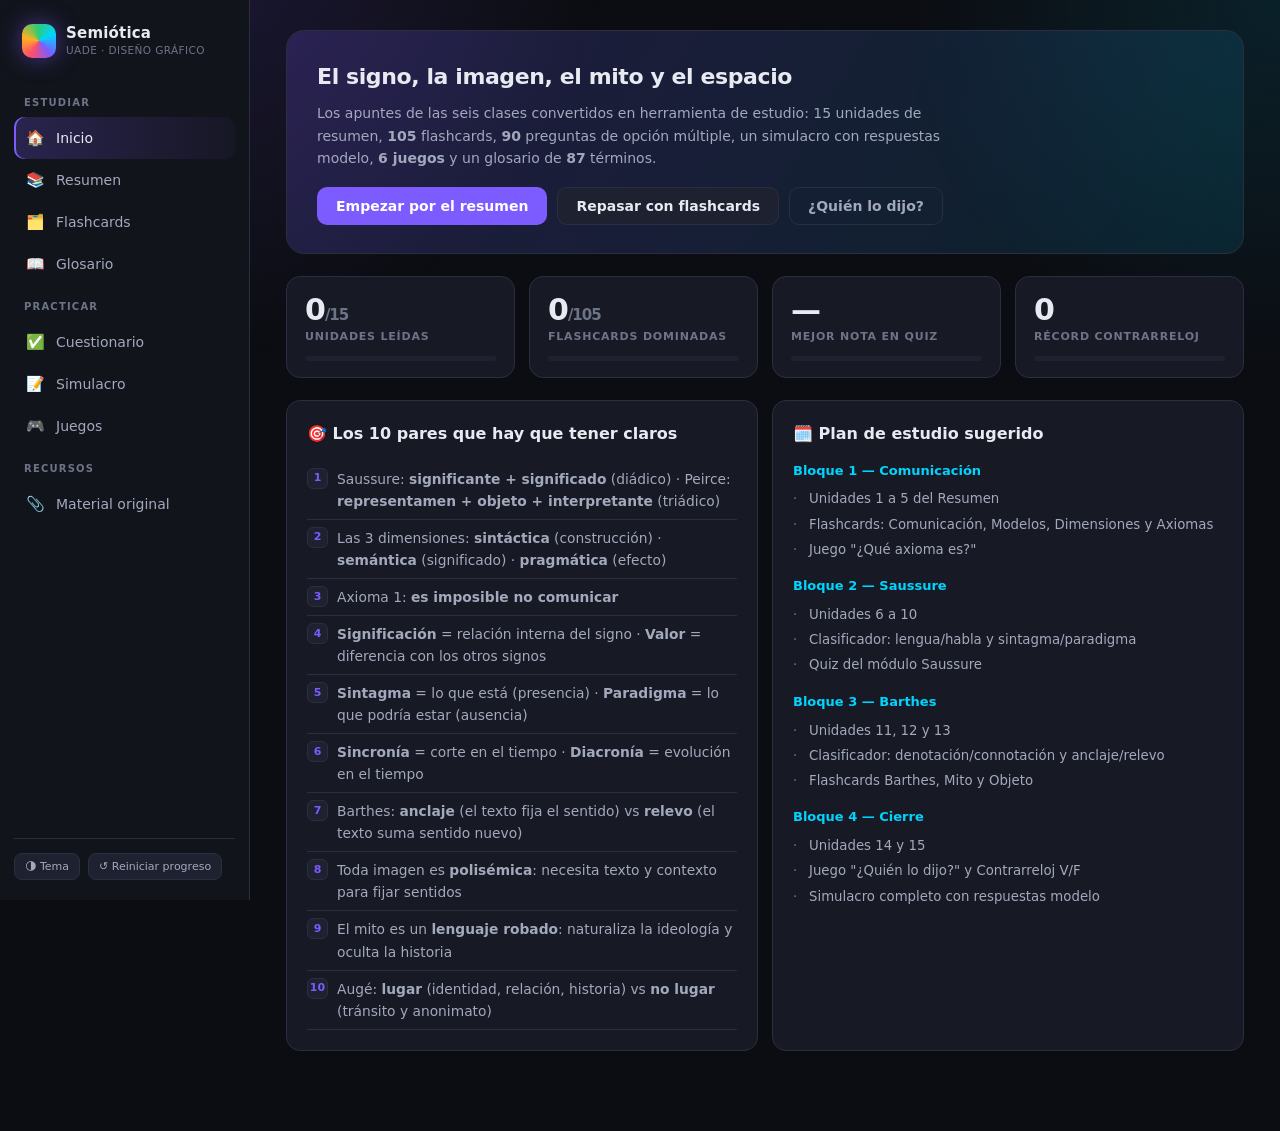
==== Semiotica/index.html @ d18e40c6 "Sumar Semiótica y extraer el motor compartido a shared/ Semiótica: 15 unidades de resumen con las im" ====
<!DOCTYPE html>
<html lang="es" data-theme="dark">
<head>
<meta charset="utf-8">
<meta name="viewport" content="width=device-width,initial-scale=1,viewport-fit=cover">
<meta name="theme-color" content="#0c0d12">
<meta name="description" content="App de estudio de Semiótica — signo, imagen, mito, objeto y espacio · UADE Diseño Gráfico">
<title>Estudio Semiótica — UADE Diseño Gráfico</title>
<link rel="icon" href="data:image/svg+xml,<svg xmlns='http://www.w3.org/2000/svg' viewBox='0 0 100 100'><circle cx='50' cy='50' r='45' fill='%2300d4ff'/><circle cx='38' cy='42' r='19' fill='%237c5cff' opacity='.85'/><circle cx='62' cy='58' r='19' fill='%23ffb020' opacity='.85'/></svg>">
<link rel="stylesheet" href="../shared/style.css">
</head>
<body>

<!-- barra superior (solo mobile) -->
<header class="mbar">
  <button id="mMenu" aria-label="Abrir menú">☰</button>
  <span class="mb-t" id="mTitle">Inicio</span>
  <button id="mTheme" aria-label="Cambiar tema">🌗</button>
</header>
<div class="scrim" id="scrim"></div>

<div class="app">

  <!-- ============ SIDEBAR ============ -->
  <aside class="side" id="side">
    <div class="brand">
      <div class="dot"></div>
      <div>
        <h1>Semiótica</h1>
        <span>UADE · Diseño Gráfico</span>
      </div>
    </div>

    <nav class="nav" id="nav">
      <div class="nav-t">Estudiar</div>
      <a href="#inicio"     data-v="inicio"><i>🏠</i> Inicio</a>
      <a href="#resumen"    data-v="resumen"><i>📚</i> Resumen</a>
      <a href="#flashcards" data-v="flashcards"><i>🗂️</i> Flashcards</a>
      <a href="#glosario"   data-v="glosario"><i>📖</i> Glosario</a>

      <div class="nav-t">Practicar</div>
      <a href="#quiz"      data-v="quiz"><i>✅</i> Cuestionario</a>
      <a href="#simulacro" data-v="simulacro"><i>📝</i> Simulacro</a>
      <a href="#juegos"    data-v="juegos"><i>🎮</i> Juegos</a>

      <div class="nav-t">Recursos</div>
      <a href="#material" data-v="material"><i>📎</i> Material original</a>
    </nav>

    <div class="side-foot">
      <button class="mini" id="theme">🌗 Tema</button>
      <button class="mini" id="reset">↺ Reiniciar progreso</button>
    </div>
  </aside>

  <!-- ============ MAIN ============ -->
  <main class="main">

    <!-- ---------- INICIO ---------- -->
    <section class="view on" id="v-inicio">
      <div class="hero">
        <h3>El signo, la imagen, el mito y el espacio</h3>
        <p>Los apuntes de las seis clases convertidos en herramienta de estudio: 15 unidades de resumen,
           <b id="nCards">0</b> flashcards, <b id="nQuiz">0</b> preguntas de opción múltiple, un simulacro
           con respuestas modelo, <b>6 juegos</b> y un glosario de <b id="nGlo">0</b> términos.</p>
        <div class="cta">
          <button class="btn p" data-go="resumen">Empezar por el resumen</button>
          <button class="btn s" data-go="flashcards">Repasar con flashcards</button>
          <button class="btn g" data-go="juegos">¿Quién lo dijo?</button>
        </div>
      </div>

      <div class="grid g4" style="margin-bottom:22px">
        <div class="stat"><div class="n" id="sTopics">0<span style="font-size:15px;color:var(--txt3)">/15</span></div>
          <div class="l">Unidades leídas</div><div class="bar"><i id="bTopics" style="width:0"></i></div></div>
        <div class="stat"><div class="n" id="sCards">0<span style="font-size:15px;color:var(--txt3)">/0</span></div>
          <div class="l">Flashcards dominadas</div><div class="bar"><i id="bCards" style="width:0"></i></div></div>
        <div class="stat"><div class="n" id="sQuiz">—</div>
          <div class="l">Mejor nota en quiz</div><div class="bar"><i id="bQuiz" style="width:0"></i></div></div>
        <div class="stat"><div class="n" id="sStreak">0</div>
          <div class="l">Récord contrarreloj</div><div class="bar"><i id="bStreak" style="width:0"></i></div></div>
      </div>

      <div class="grid g2">
        <div class="card">
          <h4 style="font-size:16px;font-weight:700;margin-bottom:14px">🎯 Los 10 pares que hay que tener claros</h4>
          <ul style="list-style:none;font-size:13.8px;color:var(--txt2)" id="topFacts"></ul>
        </div>
        <div class="card">
          <h4 style="font-size:16px;font-weight:700;margin-bottom:14px">🗓️ Plan de estudio sugerido</h4>
          <div id="plan"></div>
        </div>
      </div>
    </section>

    <!-- ---------- RESUMEN ---------- -->
    <section class="view" id="v-resumen">
      <h2 class="vt">Resumen completo</h2>
      <p class="vs">Las 15 unidades armadas a partir de los apuntes de las seis clases y de Semántica del objeto.
         Marcá cada unidad como leída para seguir tu progreso.</p>
      <div class="toolbar">
        <div class="search"><input type="text" id="qTopic" placeholder="Buscar: anclaje, mito, heterotopía, paradigma..."></div>
        <button class="btn g" id="expandAll">Expandir todo</button>
        <button class="btn g" id="collapseAll">Contraer todo</button>
      </div>
      <div id="topics"></div>
    </section>

    <!-- ---------- FLASHCARDS ---------- -->
    <section class="view" id="v-flashcards">
      <h2 class="vt">Flashcards</h2>
      <p class="vs">Tocá la tarjeta para darla vuelta y deslizala para calificarla:
         <b>→ derecha</b> si la supiste, <b>← izquierda</b> si no. Las que fallás vuelven a aparecer.</p>

      <div class="toolbar">
        <select id="fcCat" class="btn s" style="padding:10px 14px"></select>
        <button class="btn g" id="fcShuffle">🔀 Mezclar</button>
        <button class="btn g" id="fcOnlyHard">⚠️ Solo las difíciles</button>
        <button class="btn g" id="fcRestart">↺ Reiniciar mazo</button>
      </div>

      <div class="fc-wrap">
        <div class="fc-prog"><i id="fcBar" style="width:0"></i></div>
        <div class="fc" id="fcCard">
          <div class="fc-in">
            <div class="fc-f"><span class="tag acc cat" id="fcTag">—</span><div class="q" id="fcQ">…</div><div class="hint">tocá o ESPACIO para ver la respuesta</div></div>
            <div class="fc-b"><span class="tag ok cat">Respuesta</span><div class="a" id="fcA">…</div></div>
          </div>
          <div class="fc-ov" id="fcOv"></div>
        </div>
        <div class="swipe-hint">← deslizá para calificar →</div>
        <div class="fc-ctrl">
          <button class="btn g" id="fcPrev">← Anterior</button>
          <button class="btn s" id="fcBad" style="border-color:rgba(255,77,109,.5)">😵 No la sabía</button>
          <button class="btn p" id="fcOk">😎 La sabía</button>
          <button class="btn g" id="fcNext">Siguiente →</button>
        </div>
        <div class="fc-meta" id="fcMeta">—</div>
      </div>
    </section>

    <!-- ---------- GLOSARIO ---------- -->
    <section class="view" id="v-glosario">
      <h2 class="vt">Glosario</h2>
      <p class="vs">Todos los conceptos y autores de la materia, ordenados y buscables.</p>
      <div class="toolbar"><div class="search"><input type="text" id="qGlo" placeholder="Buscar término o definición..."></div></div>
      <dl class="gl" id="glo"></dl>
    </section>

    <!-- ---------- QUIZ ---------- -->
    <section class="view" id="v-quiz">
      <h2 class="vt">Cuestionario</h2>
      <p class="vs">Preguntas de opción múltiple con explicación. Elegí un módulo o mezclá todo.</p>
      <div id="quizHome">
        <div class="toolbar">
          <select id="qzMod" class="btn s" style="padding:10px 14px"></select>
          <select id="qzLen" class="btn s" style="padding:10px 14px">
            <option value="10">10 preguntas</option>
            <option value="20">20 preguntas</option>
            <option value="0">Todas</option>
          </select>
        </div>
        <button class="btn p block" id="qzStart" style="margin-bottom:16px">▶ Empezar</button>
        <div class="card" style="margin-top:6px">
          <h4 style="font-size:15px;font-weight:700;margin-bottom:10px">Cómo funciona</h4>
          <p style="font-size:13.8px;color:var(--txt2)">Respondés, ves al instante si acertaste y por qué.
          Al final tenés la nota y el repaso de todo lo que fallaste, con la explicación de cada una.
          Las preguntas y las opciones se mezclan en cada intento.</p>
        </div>
      </div>
      <div class="qz" id="quizPlay" style="display:none"></div>
    </section>

    <!-- ---------- SIMULACRO ---------- -->
    <section class="view" id="v-simulacro">
      <h2 class="vt">Simulacro de parcial</h2>
      <p class="vs">La cátedra no dejó un examen modelo para esta materia, así que armé este simulacro
         a partir de los apuntes: las consignas de desarrollo que más se repiten en clase, más completar.
         Escribí tus respuestas y después compará con la respuesta modelo.</p>
      <div id="sim"></div>
    </section>

    <!-- ---------- JUEGOS ---------- -->
    <section class="view" id="v-juegos">
      <h2 class="vt">Juegos</h2>
      <p class="vs">Seis formas distintas de fijar autores, duplas conceptuales y axiomas.</p>
      <div class="gsel" id="gameSel"></div>
      <div id="gameStage" style="display:none"></div>
    </section>

    <!-- ---------- MATERIAL ---------- -->
    <section class="view" id="v-material">
      <h2 class="vt">Material original</h2>
      <p class="vs">Los apuntes de la cátedra, copiados dentro de esta carpeta para tenerlos a mano.</p>
      <a class="fi" href="material/semiótica 1.docx" target="_blank">
        <span class="fic">📘</span><span><span class="fn">semiótica 1.docx</span><span class="fd">Clase 1 · Comunicación, modelos, dimensiones y axiomas</span></span></a>
      <a class="fi" href="material/semiotica 2.docx" target="_blank">
        <span class="fic">📗</span><span><span class="fn">semiotica 2.docx</span><span class="fd">Clase 2 · Saussure y la semiología</span></span></a>
      <a class="fi" href="material/Semiótica 3.docx" target="_blank">
        <span class="fic">📕</span><span><span class="fn">Semiótica 3.docx</span><span class="fd">Clase 3 · Retórica de la imagen (Barthes)</span></span></a>
      <a class="fi" href="material/semiotica 4 4.docx" target="_blank">
        <span class="fic">📙</span><span><span class="fn">semiotica 4 4.docx</span><span class="fd">Clase 4 · Posfotografía</span></span></a>
      <a class="fi" href="material/semiotica 5.docx" target="_blank">
        <span class="fic">📒</span><span><span class="fn">semiotica 5.docx</span><span class="fd">Clase 5 · Diseño y espacio</span></span></a>
      <a class="fi" href="material/semiotica 6.docx" target="_blank">
        <span class="fic">📔</span><span><span class="fn">semiotica 6.docx</span><span class="fd">Clase 6 · Mitologías</span></span></a>
      <a class="fi" href="material/Semántica 6.docx" target="_blank">
        <span class="fic">📓</span><span><span class="fn">Semántica 6.docx</span><span class="fd">Semántica del objeto</span></span></a>

      <h3 style="font-size:17px;font-weight:700;margin:30px 0 14px">Imágenes de los apuntes</h3>
      <div class="figrow" id="gallery"></div>
    </section>

  </main>
</div>

<div class="toast" id="toast"></div>

<script src="js/data.js"></script>
<script src="js/games.js"></script>
<script src="../shared/app.js"></script>
</body>
</html>
---- shared/style.css ----
/* ============================================================
   Estudio Tecnología — UADE Diseño Gráfico
   ============================================================ */
:root{
  --bg:#0c0d12;
  --bg2:#12141c;
  --panel:#171a24;
  --panel2:#1e2230;
  --line:#2a2f40;
  --txt:#e8eaf2;
  --txt2:#a3a9bd;
  --txt3:#6e7488;
  --acc:#7c5cff;
  --acc2:#00d4ff;
  --ok:#2ecc71;
  --bad:#ff4d6d;
  --warn:#ffb020;
  --r:14px;
  --sh:0 10px 30px rgba(0,0,0,.45);
  --ff:'Segoe UI',system-ui,-apple-system,Inter,Roboto,Arial,sans-serif;
}
:root[data-theme="light"]{
  --bg:#f4f5f9; --bg2:#ffffff; --panel:#ffffff; --panel2:#f0f2f8;
  --line:#dfe3ee; --txt:#14161f; --txt2:#4d5468; --txt3:#8b91a5;
  --sh:0 8px 24px rgba(20,25,50,.10);
}
*{box-sizing:border-box;margin:0;padding:0}
html,body{height:100%}
body{
  font-family:var(--ff);
  background:var(--bg);
  color:var(--txt);
  line-height:1.6;
  -webkit-font-smoothing:antialiased;
  overflow-x:hidden;
}
body::before{
  content:"";position:fixed;inset:0;z-index:-1;pointer-events:none;
  background:
    radial-gradient(60vw 60vw at 12% -10%, rgba(124,92,255,.16), transparent 60%),
    radial-gradient(50vw 50vw at 100% 0%, rgba(0,212,255,.10), transparent 60%);
}
a{color:var(--acc2);text-decoration:none}
a:hover{text-decoration:underline}
button{font-family:inherit;font-size:inherit;cursor:pointer;border:none;background:none;color:inherit}
::selection{background:var(--acc);color:#fff}

/* ---------- LAYOUT ---------- */
.app{display:flex;min-height:100vh}
.side{
  width:250px;flex-shrink:0;background:var(--bg2);border-right:1px solid var(--line);
  padding:20px 14px;position:sticky;top:0;height:100vh;overflow-y:auto;
  display:flex;flex-direction:column;gap:4px;
}
.brand{display:flex;align-items:center;gap:10px;padding:4px 8px 18px}
.brand .dot{width:34px;height:34px;border-radius:10px;flex-shrink:0;
  background:conic-gradient(from 210deg,#ff4d6d,#ffb020,#2ecc71,#00d4ff,#7c5cff,#ff4d6d);
  box-shadow:0 0 22px rgba(124,92,255,.5)}
.brand h1{font-size:15px;font-weight:700;letter-spacing:.2px;line-height:1.2}
.brand span{display:block;font-size:10.5px;color:var(--txt3);font-weight:500;letter-spacing:.4px;text-transform:uppercase}
.nav-t{font-size:10px;letter-spacing:1.2px;text-transform:uppercase;color:var(--txt3);padding:14px 10px 6px;font-weight:700}
.nav a{
  display:flex;align-items:center;gap:11px;padding:9px 11px;border-radius:10px;
  color:var(--txt2);font-size:14px;font-weight:500;transition:.15s;text-decoration:none;
}
.nav a:hover{background:var(--panel2);color:var(--txt);text-decoration:none}
.nav a.on{background:linear-gradient(90deg,rgba(124,92,255,.22),rgba(124,92,255,.04));color:var(--txt);
  box-shadow:inset 2px 0 0 var(--acc)}
.nav a i{font-style:normal;width:20px;text-align:center;font-size:15px}
.side-foot{margin-top:auto;padding-top:14px;border-top:1px solid var(--line);display:flex;gap:8px;flex-wrap:wrap}
.mini{font-size:11px;padding:6px 10px;border-radius:8px;background:var(--panel2);color:var(--txt2);border:1px solid var(--line)}
.mini:hover{color:var(--txt);border-color:var(--acc)}

.main{flex:1;min-width:0;padding:30px 36px 80px;max-width:1180px}
.view{display:none;animation:in .28s ease}
.view.on{display:block}
@keyframes in{from{opacity:0;transform:translateY(10px)}to{opacity:1;transform:none}}

h2.vt{font-size:27px;font-weight:800;letter-spacing:-.5px;margin-bottom:6px}
p.vs{color:var(--txt2);font-size:14px;margin-bottom:26px;max-width:780px}

/* ---------- CARDS / GRID ---------- */
.grid{display:grid;gap:14px}
.g2{grid-template-columns:repeat(auto-fit,minmax(300px,1fr))}
.g3{grid-template-columns:repeat(auto-fit,minmax(230px,1fr))}
.g4{grid-template-columns:repeat(auto-fit,minmax(178px,1fr))}
.card{background:var(--panel);border:1px solid var(--line);border-radius:var(--r);padding:20px}

.stat{background:var(--panel);border:1px solid var(--line);border-radius:var(--r);padding:16px 18px}
.stat .n{font-size:30px;font-weight:800;letter-spacing:-1px;line-height:1.1}
.stat .l{font-size:11px;color:var(--txt3);text-transform:uppercase;letter-spacing:.8px;font-weight:700;margin-top:2px}
.stat .bar{height:5px;background:var(--panel2);border-radius:99px;margin-top:10px;overflow:hidden}
.stat .bar i{display:block;height:100%;border-radius:99px;background:linear-gradient(90deg,var(--acc),var(--acc2));transition:width .6s}

.hero{
  background:linear-gradient(120deg,rgba(124,92,255,.20),rgba(0,212,255,.10));
  border:1px solid var(--line);border-radius:18px;padding:28px 30px;margin-bottom:22px;
}
.hero h3{font-size:22px;font-weight:800;letter-spacing:-.4px;margin-bottom:8px}
.hero p{color:var(--txt2);font-size:14px;max-width:660px}
.hero .cta{display:flex;gap:10px;margin-top:18px;flex-wrap:wrap}

.btn{padding:10px 18px;border-radius:10px;font-weight:600;font-size:14px;transition:.15s;border:1px solid transparent}
.btn.p{background:var(--acc);color:#fff}
.btn.p:hover{filter:brightness(1.15);transform:translateY(-1px)}
.btn.s{background:var(--panel2);color:var(--txt);border-color:var(--line)}
.btn.s:hover{border-color:var(--acc)}
.btn.g{background:transparent;color:var(--txt2);border-color:var(--line)}
.btn.g:hover{color:var(--txt);border-color:var(--acc)}
.btn:disabled{opacity:.4;cursor:not-allowed;transform:none}
.btn.block{display:block;width:100%;max-width:280px}

.tag{display:inline-block;font-size:10.5px;font-weight:700;letter-spacing:.6px;text-transform:uppercase;
  padding:3px 9px;border-radius:99px;background:var(--panel2);color:var(--txt2);border:1px solid var(--line)}
.tag.acc{background:rgba(124,92,255,.16);color:#b9a5ff;border-color:rgba(124,92,255,.35)}
.tag.ok{background:rgba(46,204,113,.14);color:#6ee7a5;border-color:rgba(46,204,113,.3)}
.tag.bad{background:rgba(255,77,109,.14);color:#ff8fa3;border-color:rgba(255,77,109,.3)}
.tag.warn{background:rgba(255,176,32,.14);color:#ffd27d;border-color:rgba(255,176,32,.3)}

/* ---------- RESUMEN ---------- */
.toolbar{display:flex;gap:10px;flex-wrap:wrap;align-items:center;margin-bottom:18px}
.search{flex:1;min-width:220px;position:relative}
.search input{width:100%;padding:11px 14px 11px 38px;border-radius:11px;background:var(--panel);
  border:1px solid var(--line);color:var(--txt);font-size:14px;outline:none}
.search input:focus{border-color:var(--acc)}
.search::before{content:"\1F50E";position:absolute;left:13px;top:50%;transform:translateY(-50%);font-size:13px;opacity:.6}

.topic{background:var(--panel);border:1px solid var(--line);border-radius:var(--r);margin-bottom:12px;overflow:hidden}
.topic.hide{display:none}
.topic>.th{display:flex;align-items:center;gap:14px;padding:16px 20px;cursor:pointer;user-select:none;transition:.15s}
.topic>.th:hover{background:var(--panel2)}
.topic .num{width:30px;height:30px;border-radius:9px;background:var(--panel2);border:1px solid var(--line);
  display:grid;place-items:center;font-size:13px;font-weight:800;color:var(--txt2);flex-shrink:0}
.topic.open .num{background:var(--acc);color:#fff;border-color:var(--acc)}
.topic .tt{flex:1;font-size:16px;font-weight:700;letter-spacing:-.2px}
.topic .tt small{display:block;font-size:12px;font-weight:500;color:var(--txt3);letter-spacing:0}
.topic .chev{color:var(--txt3);transition:.25s;font-size:12px}
.topic.open .chev{transform:rotate(90deg);color:var(--acc)}
.topic .tb{display:none;padding:2px 24px 22px;border-top:1px solid var(--line)}
.topic.open .tb{display:block}
.topic .tb h4{font-size:14px;font-weight:700;margin:18px 0 8px;display:flex;align-items:center;gap:8px}
.topic .tb h4::before{content:"";width:4px;height:15px;border-radius:2px;background:var(--acc)}
.topic .tb p{font-size:14.2px;color:var(--txt2);margin-bottom:10px}
.topic .tb ul{margin:0 0 12px 2px;list-style:none}
.topic .tb li{font-size:14px;color:var(--txt2);padding:4px 0 4px 20px;position:relative}
.topic .tb li::before{content:"\25B8";position:absolute;left:4px;color:var(--acc);font-size:12px}
.topic .tb b,.topic .tb strong{color:var(--txt);font-weight:700}
.key{background:linear-gradient(90deg,rgba(255,176,32,.14),transparent);
  border-left:3px solid var(--warn);padding:12px 16px;border-radius:0 10px 10px 0;margin:14px 0;font-size:13.8px;color:var(--txt2)}
.key b{color:var(--warn)}
.tip{background:linear-gradient(90deg,rgba(0,212,255,.10),transparent);
  border-left:3px solid var(--acc2);padding:12px 16px;border-radius:0 10px 10px 0;margin:14px 0;font-size:13.8px;color:var(--txt2)}
.tip b{color:var(--acc2)}

table.t{width:100%;border-collapse:collapse;margin:12px 0;font-size:13.5px;border:1px solid var(--line)}
table.t th{background:var(--panel2);text-align:left;padding:10px 13px;font-size:11.5px;
  text-transform:uppercase;letter-spacing:.7px;color:var(--txt3);font-weight:700;border-bottom:1px solid var(--line)}
table.t td{padding:10px 13px;border-bottom:1px solid var(--line);color:var(--txt2);vertical-align:top}
table.t tr:last-child td{border-bottom:none}
table.t td:first-child{color:var(--txt);font-weight:600}
.tscroll{overflow-x:auto}

figure.fg{margin:16px 0;background:var(--panel2);border:1px solid var(--line);border-radius:12px;padding:16px;text-align:center}
figure.fg img{max-width:100%;max-height:250px;border-radius:8px;display:inline-block}
figure.fg figcaption{font-size:12.5px;color:var(--txt3);margin-top:10px;font-style:italic}
.figrow{display:grid;grid-template-columns:repeat(auto-fit,minmax(210px,1fr));gap:12px;margin:16px 0}
.figrow figure.fg{margin:0}

/* ---------- FLASHCARDS ---------- */
.fc-wrap{max-width:700px;margin:0 auto}
.fc{perspective:1600px;height:330px;margin-bottom:18px;cursor:grab;
  touch-action:pan-y;-webkit-user-select:none;user-select:none;-webkit-tap-highlight-color:transparent}
.fc:active{cursor:grabbing}
/* capa de feedback del swipe */
.fc-ov{position:absolute;inset:0;z-index:5;pointer-events:none;opacity:0;border-radius:18px;
  display:grid;place-items:center;font-size:20px;font-weight:900;letter-spacing:2px;
  border:3px solid transparent;transition:opacity .12s}
.fc-ov[data-dir="ok"]{background:rgba(46,204,113,.20);border-color:var(--ok);color:#2ecc71}
.fc-ov[data-dir="bad"]{background:rgba(255,77,109,.20);border-color:var(--bad);color:#ff4d6d}
.swipe-hint{display:none;text-align:center;font-size:12px;color:var(--txt3);margin:-6px 0 14px}
.fc-in{position:relative;width:100%;height:100%;transition:transform .55s cubic-bezier(.4,.2,.2,1);transform-style:preserve-3d}
.fc.flip .fc-in{transform:rotateY(180deg)}
.fc-f,.fc-b{position:absolute;inset:0;backface-visibility:hidden;border-radius:18px;
  display:flex;flex-direction:column;align-items:center;justify-content:center;
  padding:34px;text-align:center;border:1px solid var(--line);box-shadow:var(--sh);overflow:auto}
.fc-f{background:linear-gradient(145deg,var(--panel),var(--panel2))}
.fc-b{background:linear-gradient(145deg,#231d45,#1a2740);transform:rotateY(180deg)}
:root[data-theme="light"] .fc-b{background:linear-gradient(145deg,#efeafd,#e6f4fb)}
.fc-f .q{font-size:21px;font-weight:700;letter-spacing:-.3px;line-height:1.35}
.fc-b .a{font-size:15.2px;color:var(--txt);line-height:1.6}
.fc .hint{position:absolute;bottom:14px;left:0;right:0;font-size:11px;color:var(--txt3);letter-spacing:.5px}
.fc .cat{position:absolute;top:16px;left:18px}
.fc-ctrl{display:flex;gap:10px;justify-content:center;flex-wrap:wrap;margin-bottom:14px}
.fc-meta{text-align:center;font-size:13px;color:var(--txt3)}
.fc-prog{height:6px;background:var(--panel2);border-radius:99px;overflow:hidden;margin:16px 0}
.fc-prog i{display:block;height:100%;background:linear-gradient(90deg,var(--acc),var(--acc2));transition:width .4s}

/* ---------- QUIZ ---------- */
.qz{max-width:840px}
.qz-head{display:flex;justify-content:space-between;align-items:center;gap:14px;margin-bottom:10px;flex-wrap:wrap}
.qz-q{font-size:19px;font-weight:700;line-height:1.45;margin:8px 0 18px;letter-spacing:-.2px}
.opt{display:block;width:100%;text-align:left;padding:14px 18px;border-radius:12px;background:var(--panel);
  border:1px solid var(--line);margin-bottom:10px;font-size:14.5px;color:var(--txt2);transition:.15s}
.opt:hover:not(.dis){border-color:var(--acc);color:var(--txt);transform:translateX(3px)}
.opt .k{display:inline-grid;place-items:center;width:24px;height:24px;border-radius:7px;background:var(--panel2);
  border:1px solid var(--line);font-size:12px;font-weight:800;margin-right:11px;color:var(--txt3);vertical-align:-6px}
.opt.dis{cursor:default}
.opt.ok{border-color:var(--ok);background:rgba(46,204,113,.11);color:var(--txt)}
.opt.ok .k{background:var(--ok);color:#06210f;border-color:var(--ok)}
.opt.bad{border-color:var(--bad);background:rgba(255,77,109,.11);color:var(--txt)}
.opt.bad .k{background:var(--bad);color:#2b0710;border-color:var(--bad)}
.expl{border-radius:12px;padding:14px 18px;font-size:14px;margin:6px 0 16px;border:1px solid var(--line);background:var(--panel2);color:var(--txt2)}
.expl b{color:var(--txt)}
.qz-bar{height:6px;background:var(--panel2);border-radius:99px;overflow:hidden;margin-bottom:22px}
.qz-bar i{display:block;height:100%;background:linear-gradient(90deg,var(--acc),var(--acc2));transition:width .35s}

.score{text-align:center;padding:40px 24px}
.score .big{font-size:64px;font-weight:900;letter-spacing:-3px;line-height:1;
  background:linear-gradient(135deg,var(--acc),var(--acc2));-webkit-background-clip:text;background-clip:text;color:transparent}
.score .msg{font-size:17px;font-weight:600;margin:12px 0 6px}
.score .sub{color:var(--txt2);font-size:14px;margin-bottom:24px}
.review{text-align:left;max-width:780px;margin:26px auto 0}
.review .ri{background:var(--panel);border:1px solid var(--line);border-left:3px solid var(--bad);
  border-radius:0 10px 10px 0;padding:12px 16px;margin-bottom:10px;font-size:13.5px;color:var(--txt2)}
.review .ri b{display:block;color:var(--txt);margin-bottom:4px;font-size:14px}

/* ---------- SIMULACRO ---------- */
.dev{background:var(--panel);border:1px solid var(--line);border-radius:var(--r);padding:20px;margin-bottom:14px}
.dev .qn{font-size:15.5px;font-weight:700;margin-bottom:12px;line-height:1.45}
.dev textarea{width:100%;min-height:104px;padding:13px 15px;border-radius:11px;background:var(--bg);
  border:1px solid var(--line);color:var(--txt);font-family:inherit;font-size:14px;resize:vertical;outline:none;line-height:1.6}
.dev textarea:focus{border-color:var(--acc)}
.model{margin-top:12px;background:rgba(46,204,113,.08);border:1px solid rgba(46,204,113,.25);
  border-radius:11px;padding:14px 16px;font-size:14px;color:var(--txt2);display:none}
.model.show{display:block}
.model .mh{font-size:11px;text-transform:uppercase;letter-spacing:.8px;color:var(--ok);font-weight:800;margin-bottom:6px}
.model ul{margin:8px 0 0 18px}
.model li{margin-bottom:4px}
.fill{display:inline-block;min-width:120px;padding:5px 10px;border-radius:8px;background:var(--bg);
  border:1px solid var(--line);color:var(--txt);font-family:inherit;font-size:13.5px;outline:none;margin:0 3px}
.fill:focus{border-color:var(--acc)}
.fill.ok{border-color:var(--ok);background:rgba(46,204,113,.12)}
.fill.bad{border-color:var(--bad);background:rgba(255,77,109,.12)}

/* ---------- JUEGOS ---------- */
.gsel{display:grid;grid-template-columns:repeat(auto-fit,minmax(245px,1fr));gap:14px}
.gcard{background:var(--panel);border:1px solid var(--line);border-radius:var(--r);padding:22px;
  text-align:left;transition:.18s;cursor:pointer}
.gcard:hover{transform:translateY(-4px);border-color:var(--acc);box-shadow:var(--sh)}
.gcard .ic{font-size:30px;margin-bottom:12px;display:block}
.gcard h4{font-size:16px;font-weight:700;margin-bottom:5px}
.gcard p{font-size:13px;color:var(--txt2)}
.gstage{background:var(--panel);border:1px solid var(--line);border-radius:var(--r);padding:24px;min-height:400px}
.ghead{display:flex;justify-content:space-between;align-items:center;gap:12px;margin-bottom:18px;flex-wrap:wrap}
.ghead h3{font-size:19px;font-weight:700}

.mix-stage{display:grid;grid-template-columns:1fr 290px;gap:26px;align-items:start}
@media(max-width:820px){.mix-stage{grid-template-columns:1fr}}
.mix-prev{aspect-ratio:1;border-radius:18px;border:1px solid var(--line);display:grid;place-items:center;
  font-weight:800;font-size:15px;letter-spacing:1px;transition:background .2s}
.sld{margin-bottom:16px}
.sld label{display:flex;justify-content:space-between;font-size:12.5px;font-weight:700;margin-bottom:6px;color:var(--txt2)}
.sld label span{font-family:ui-monospace,Consolas,monospace;color:var(--txt)}
input[type=range]{width:100%;height:8px;border-radius:99px;-webkit-appearance:none;appearance:none;outline:none;background:var(--panel2)}
input[type=range]::-webkit-slider-thumb{-webkit-appearance:none;width:20px;height:20px;border-radius:50%;
  background:#fff;border:3px solid var(--acc);cursor:pointer;box-shadow:0 2px 8px rgba(0,0,0,.4)}

.bins{display:grid;grid-template-columns:repeat(auto-fit,minmax(150px,1fr));gap:12px;margin-top:18px}
.bin{border:2px dashed var(--line);border-radius:14px;padding:16px 12px;text-align:center;min-height:86px;transition:.15s;cursor:pointer}
.bin:hover{border-color:var(--acc);background:rgba(124,92,255,.08)}
.bin .bn{font-size:13px;font-weight:700;margin-bottom:4px}
.bin .bd{font-size:11px;color:var(--txt3)}
.chip-big{font-size:25px;font-weight:800;padding:24px 30px;text-align:center;display:block;max-width:440px;
  margin:0 auto 6px;background:var(--panel2);border:1px solid var(--line);border-radius:14px}

.memo{display:grid;grid-template-columns:repeat(4,1fr);gap:10px;max-width:780px;margin:0 auto}
@media(max-width:700px){.memo{grid-template-columns:repeat(2,1fr)}}
.mc{position:relative;aspect-ratio:1/.72;border-radius:12px;background:var(--panel2);border:1px solid var(--line);
  display:grid;place-items:center;padding:10px;font-size:12.5px;text-align:center;cursor:pointer;
  transition:.2s;color:transparent;user-select:none;line-height:1.35;overflow:hidden}
.mc::after{content:"?";font-size:26px;color:var(--txt3);font-weight:800;position:absolute}
.mc.up,.mc.done{color:var(--txt);background:var(--panel);border-color:var(--acc)}
.mc.up::after,.mc.done::after{display:none}
.mc.done{border-color:var(--ok);background:rgba(46,204,113,.12);cursor:default}
.mc:hover:not(.done):not(.up){border-color:var(--acc)}

.tl{display:flex;flex-direction:column;gap:10px;max-width:600px;margin:0 auto}
.tli{background:var(--panel2);border:1px solid var(--line);border-radius:12px;padding:14px 18px;
  cursor:grab;display:flex;align-items:center;gap:12px;font-size:14px;transition:.15s}
.tli:hover{border-color:var(--acc)}
.tli.drag{opacity:.35}
.tli .h{color:var(--txt3);font-size:16px}
.tli.ok{border-color:var(--ok);background:rgba(46,204,113,.1)}
.tli.bad{border-color:var(--bad);background:rgba(255,77,109,.1)}

.kv-box{max-width:640px;margin:0 auto;text-align:center}
.kv-light{height:170px;border-radius:18px;border:1px solid var(--line);display:grid;place-items:center;
  font-size:12.5px;letter-spacing:1.2px;font-weight:800;color:rgba(0,0,0,.42);margin-bottom:22px;transition:background .3s}

.tf-box{max-width:660px;margin:0 auto;text-align:center}
.tf-stmt{font-size:20px;font-weight:700;line-height:1.5;min-height:120px;display:grid;place-items:center;
  background:var(--panel2);border:1px solid var(--line);border-radius:16px;padding:26px;margin-bottom:20px}
.tf-timer{height:8px;background:var(--panel2);border-radius:99px;overflow:hidden;margin-bottom:18px}
.tf-timer i{display:block;height:100%;background:linear-gradient(90deg,var(--ok),var(--warn),var(--bad));transition:width .1s linear}

.gl{columns:2;column-gap:14px}
@media(max-width:800px){.gl{columns:1}}
.gi{break-inside:avoid;background:var(--panel);border:1px solid var(--line);border-radius:12px;padding:14px 16px;margin-bottom:12px}
.gi.hide{display:none}
.gi dt{font-size:14.5px;font-weight:700;margin-bottom:4px}
.gi dd{font-size:13.4px;color:var(--txt2)}

.fi{display:flex;align-items:center;gap:14px;background:var(--panel);border:1px solid var(--line);
  border-radius:12px;padding:14px 18px;margin-bottom:10px;transition:.15s;text-decoration:none;color:inherit}
.fi:hover{border-color:var(--acc);text-decoration:none;transform:translateX(3px)}
.fi .fic{font-size:24px}
.fi .fn{font-size:14.5px;font-weight:600}
.fi .fd{font-size:12px;color:var(--txt3)}

.toast{position:fixed;bottom:26px;left:50%;transform:translateX(-50%) translateY(90px);
  background:var(--panel);border:1px solid var(--acc);color:var(--txt);padding:12px 22px;border-radius:12px;
  font-size:14px;font-weight:600;box-shadow:var(--sh);transition:.3s;z-index:99;opacity:0}
.toast.show{transform:translateX(-50%);opacity:1}

/* ---------- MOBILE: barra superior + drawer ---------- */
.mbar{display:none;position:sticky;top:0;z-index:60;align-items:center;gap:12px;
  padding:10px 14px;background:var(--bg2);border-bottom:1px solid var(--line)}
.mbar .mb-t{flex:1;font-size:16px;font-weight:700;letter-spacing:-.2px}
.mbar button{width:42px;height:42px;border-radius:11px;background:var(--panel2);
  border:1px solid var(--line);font-size:18px;display:grid;place-items:center;flex-shrink:0}
.scrim{display:none;position:fixed;inset:0;z-index:70;background:rgba(0,0,0,.55);
  opacity:0;transition:opacity .25s;backdrop-filter:blur(2px)}
.scrim.on{opacity:1}

@media(max-width:860px){
  body{padding-bottom:env(safe-area-inset-bottom)}
  .mbar{display:flex}
  .app{flex-direction:column}
  .side{position:fixed;top:0;left:0;bottom:0;z-index:80;width:270px;height:100vh;
        transform:translateX(-102%);transition:transform .28s cubic-bezier(.4,.1,.2,1);
        border-right:1px solid var(--line);box-shadow:none;touch-action:pan-y}
  .side.open{transform:translateX(0);box-shadow:14px 0 40px rgba(0,0,0,.5)}
  .scrim{display:block;pointer-events:none}
  .scrim.on{pointer-events:auto}
  .nav a{padding:12px 12px;font-size:15px}
  .main{padding:20px 16px 70px;max-width:100%}
  h2.vt{font-size:22px}
  p.vs{font-size:13.5px;margin-bottom:20px}
  .hero{padding:22px 20px}
  .hero h3{font-size:19px}
  .fc{height:320px}
  .fc-f,.fc-b{padding:26px 22px}
  .fc-f .q{font-size:19px}
  .swipe-hint{display:block}
  .fc-ctrl .btn{flex:1;min-width:130px;padding:13px 12px}
  .btn{padding:12px 16px}
  .opt{padding:15px 16px}
  .topic>.th{padding:14px 15px;gap:11px}
  .topic .tb{padding:2px 16px 20px}
  .topic .tt{font-size:15px}
  figure.fg img{max-height:200px}
  .gl{columns:1}
  /* toolbars: tira horizontal deslizable en vez de apretujar los botones */
  .toolbar{gap:8px;flex-wrap:nowrap;overflow-x:auto;padding-bottom:4px;
    scrollbar-width:none;-webkit-overflow-scrolling:touch}
  .toolbar::-webkit-scrollbar{display:none}
  .toolbar .btn,.toolbar select{flex:0 0 auto;white-space:nowrap}
  .toolbar .search{flex:1 0 190px;min-width:190px}
  .fc-ctrl{flex-wrap:wrap}
  .score .big{font-size:52px}
  table.t{font-size:12.8px}
  table.t th,table.t td{padding:8px 10px}
}
@media(max-width:480px){
  .memo{grid-template-columns:repeat(2,1fr);gap:8px}
  .mc{font-size:11.5px;aspect-ratio:1/.8}
  .chip-big{font-size:21px;padding:20px 16px}
  .tf-stmt{font-size:17px;padding:22px 18px;min-height:100px}
  .kv-light{height:140px}
}
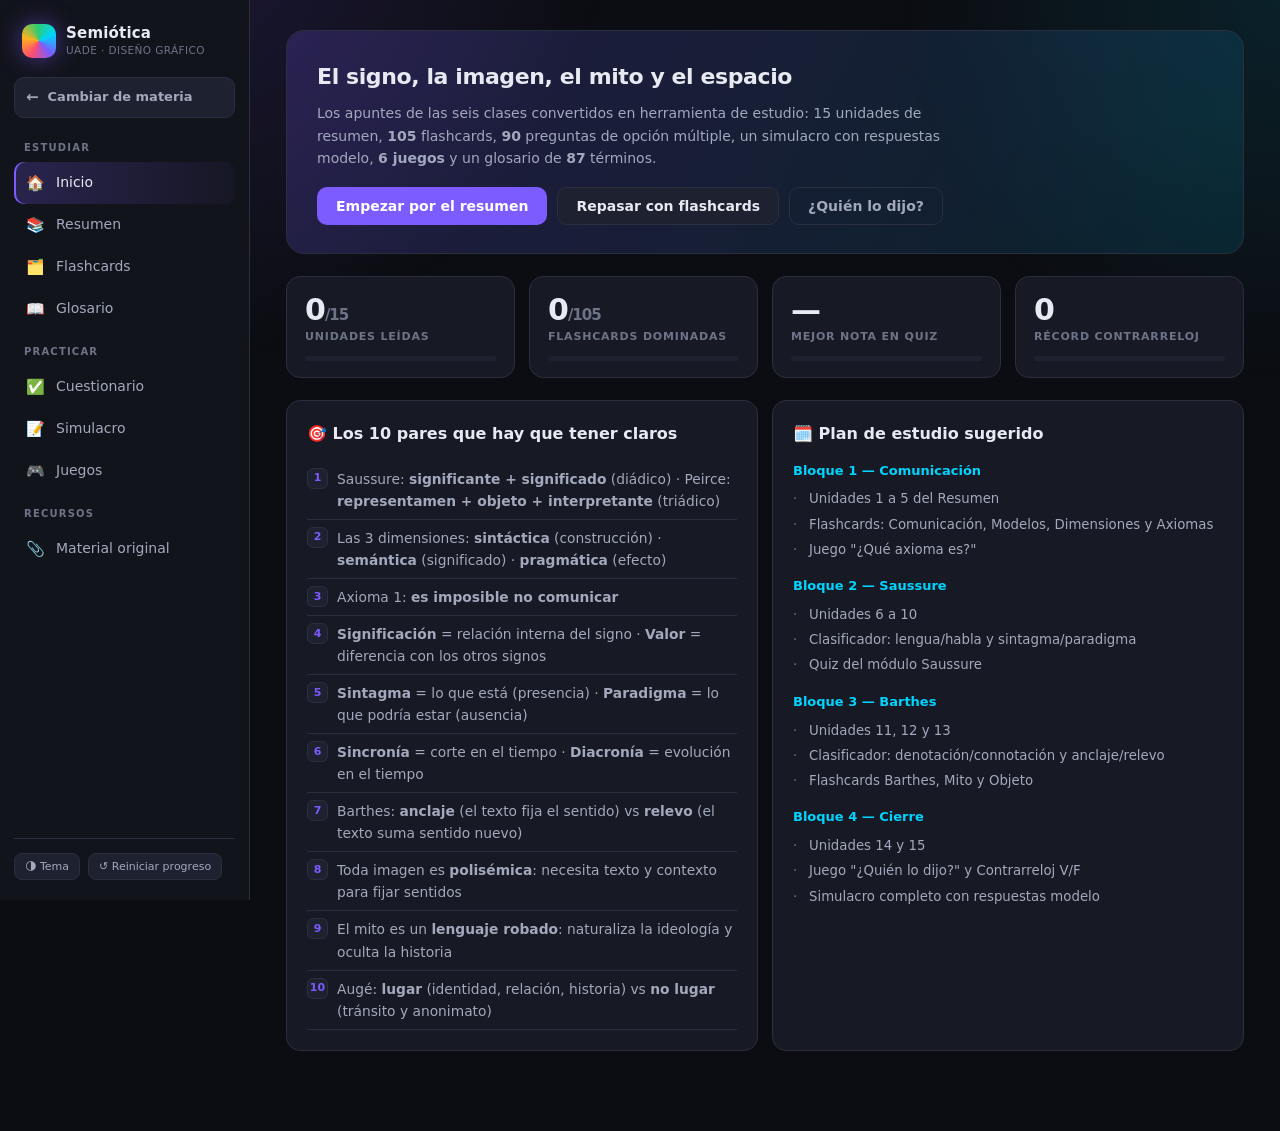
==== commit 2c9bacf7: "Agregar botón para volver a la selección de materia Tres accesos: el botón '← Cambiar de materia' ba" ====
--- a/Semiotica/index.html
+++ b/Semiotica/index.html
@@ -13,6 +13,7 @@
 
 <!-- barra superior (solo mobile) -->
 <header class="mbar">
+  <a class="mb-btn" href="../index.html" aria-label="Volver a elegir materia" title="Cambiar de materia">←</a>
   <button id="mMenu" aria-label="Abrir menú">☰</button>
   <span class="mb-t" id="mTitle">Inicio</span>
   <button id="mTheme" aria-label="Cambiar tema">🌗</button>
@@ -23,13 +24,15 @@
 
   <!-- ============ SIDEBAR ============ -->
   <aside class="side" id="side">
-    <div class="brand">
+    <a class="brand" href="../index.html" title="Volver a elegir materia">
       <div class="dot"></div>
       <div>
         <h1>Semiótica</h1>
         <span>UADE · Diseño Gráfico</span>
       </div>
-    </div>
+    </a>
+
+    <a class="backlink" href="../index.html"><span class="ar">←</span> Cambiar de materia</a>
 
     <nav class="nav" id="nav">
       <div class="nav-t">Estudiar</div>
--- a/shared/style.css
+++ b/shared/style.css
@@ -52,12 +52,22 @@
   padding:20px 14px;position:sticky;top:0;height:100vh;overflow-y:auto;
   display:flex;flex-direction:column;gap:4px;
 }
-.brand{display:flex;align-items:center;gap:10px;padding:4px 8px 18px}
+.brand{display:flex;align-items:center;gap:10px;padding:4px 8px 14px;text-decoration:none;color:inherit}
+a.brand:hover{text-decoration:none}
+a.brand:hover h1{color:var(--acc2)}
+a.brand:hover .dot{transform:scale(1.06)}
+.brand .dot{transition:transform .15s}
 .brand .dot{width:34px;height:34px;border-radius:10px;flex-shrink:0;
   background:conic-gradient(from 210deg,#ff4d6d,#ffb020,#2ecc71,#00d4ff,#7c5cff,#ff4d6d);
   box-shadow:0 0 22px rgba(124,92,255,.5)}
 .brand h1{font-size:15px;font-weight:700;letter-spacing:.2px;line-height:1.2}
 .brand span{display:block;font-size:10.5px;color:var(--txt3);font-weight:500;letter-spacing:.4px;text-transform:uppercase}
+.backlink{display:flex;align-items:center;gap:9px;padding:9px 11px;margin:0 0 4px;
+  border-radius:10px;font-size:13px;font-weight:600;color:var(--txt2);
+  background:var(--panel2);border:1px solid var(--line);text-decoration:none;transition:.15s}
+.backlink:hover{color:var(--txt);border-color:var(--acc);text-decoration:none;transform:translateX(-3px)}
+.backlink .ar{font-size:15px;line-height:1}
+
 .nav-t{font-size:10px;letter-spacing:1.2px;text-transform:uppercase;color:var(--txt3);padding:14px 10px 6px;font-weight:700}
 .nav a{
   display:flex;align-items:center;gap:11px;padding:9px 11px;border-radius:10px;
@@ -326,8 +336,10 @@
 .mbar{display:none;position:sticky;top:0;z-index:60;align-items:center;gap:12px;
   padding:10px 14px;background:var(--bg2);border-bottom:1px solid var(--line)}
 .mbar .mb-t{flex:1;font-size:16px;font-weight:700;letter-spacing:-.2px}
-.mbar button{width:42px;height:42px;border-radius:11px;background:var(--panel2);
-  border:1px solid var(--line);font-size:18px;display:grid;place-items:center;flex-shrink:0}
+.mbar button,.mbar a.mb-btn{width:42px;height:42px;border-radius:11px;background:var(--panel2);
+  border:1px solid var(--line);font-size:18px;display:grid;place-items:center;flex-shrink:0;
+  color:var(--txt);text-decoration:none}
+.mbar a.mb-btn:hover{text-decoration:none;border-color:var(--acc)}
 .scrim{display:none;position:fixed;inset:0;z-index:70;background:rgba(0,0,0,.55);
   opacity:0;transition:opacity .25s;backdrop-filter:blur(2px)}
 .scrim.on{opacity:1}
